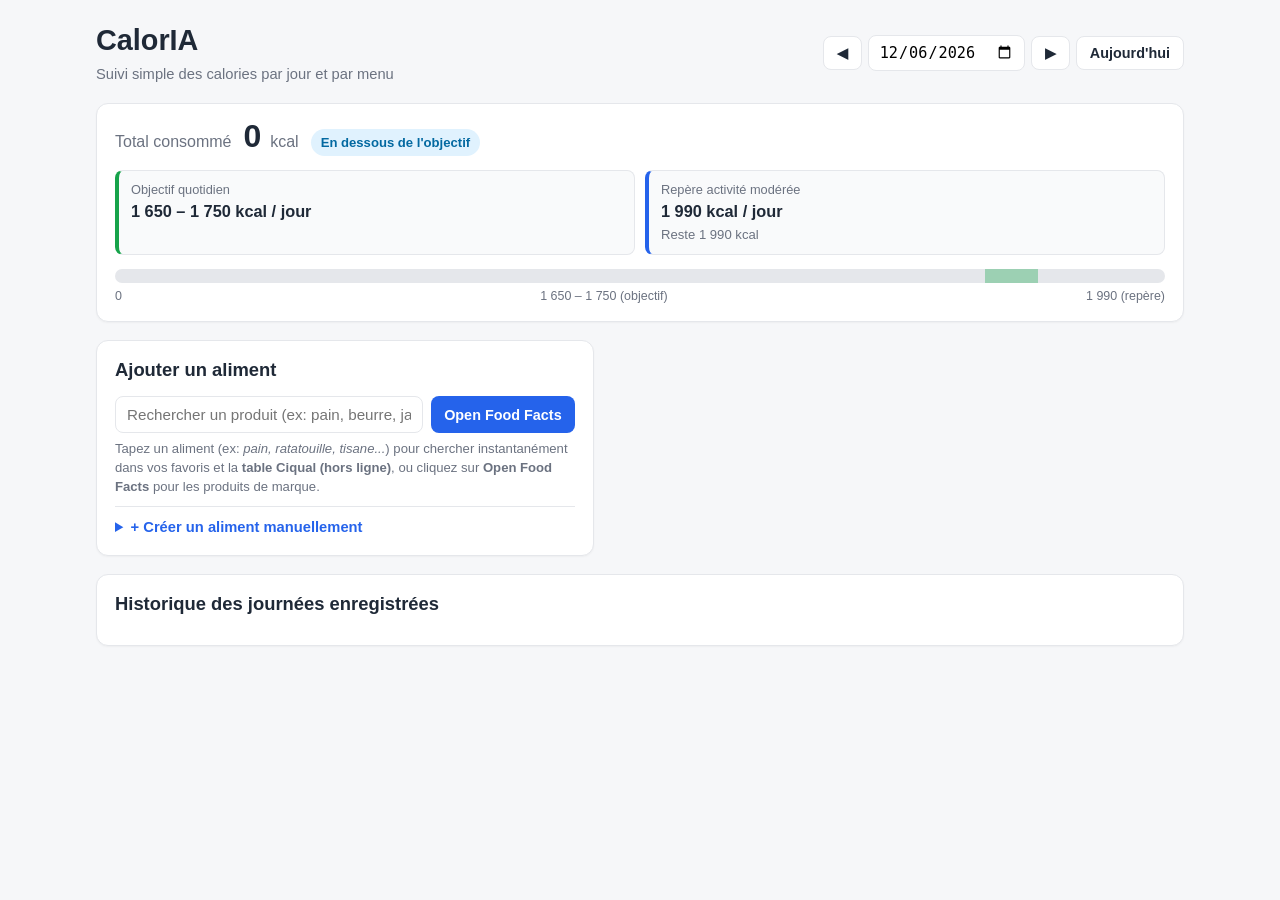
==== static/index.html @ 5102aa33 "Initial commit: CalorIA" ====
<!DOCTYPE html>
<html lang="fr">
<head>
  <meta charset="UTF-8" />
  <meta name="viewport" content="width=device-width, initial-scale=1.0" />
  <title>CalorIA — Suivi des calories</title>
  <link rel="stylesheet" href="/static/style.css" />
</head>
<body>
  <div class="container">
    <!-- En-tête : titre et navigation par date -->
    <header class="header">
      <div>
        <h1>CalorIA</h1>
        <p class="subtitle">Suivi simple des calories par jour et par menu</p>
      </div>
      <div class="date-nav">
        <button id="prev-day" type="button" class="btn btn-secondary" title="Jour précédent">◀</button>
        <input id="date-picker" type="date" />
        <button id="next-day" type="button" class="btn btn-secondary" title="Jour suivant">▶</button>
        <button id="today-btn" type="button" class="btn btn-secondary">Aujourd'hui</button>
      </div>
    </header>

    <!-- Bandeau récapitulatif de la journée -->
    <section class="summary-card">
      <div class="summary-main">
        <span class="summary-label">Total consommé</span>
        <div class="summary-total">
          <strong id="day-total-kcal">0</strong> <span>kcal</span>
        </div>
        <span id="goal-status" class="badge">En dessous de l'objectif</span>
      </div>

      <div class="summary-targets">
        <div class="target-box target-goal">
          <div class="target-title">Objectif quotidien</div>
          <div class="target-value">1 650 – 1 750 kcal / jour</div>
        </div>
        <div class="target-box target-ref">
          <div class="target-title">Repère activité modérée</div>
          <div class="target-value">1 990 kcal / jour</div>
          <div id="ref-remaining" class="target-sub">Reste 1 990 kcal</div>
        </div>
      </div>

      <!-- Barre de progression visuelle par rapport au repère 1 990 kcal -->
      <div class="progress-wrapper" title="Zone verte = objectif 1 650 à 1 750 kcal">
        <div class="progress-track">
          <div class="progress-goal-zone"></div>
          <div id="progress-bar" class="progress-bar" style="width: 0%;"></div>
        </div>
        <div class="progress-legend">
          <span>0</span>
          <span>1 650 – 1 750 (objectif)</span>
          <span>1 990 (repère)</span>
        </div>
      </div>
    </section>

    <!-- Zone principale : recherche/ajout à gauche, menus du jour à droite -->
    <main class="main-grid">
      <!-- Colonne gauche : recherche + sélection + création manuelle -->
      <section class="card add-panel">
        <h2>Ajouter un aliment</h2>

        <!-- Barre de recherche (filtre local + recherche Open Food Facts) -->
        <form id="search-form" class="search-bar">
          <input
            id="search-input"
            type="text"
            placeholder="Rechercher un produit (ex: pain, beurre, jambon...)"
            autocomplete="off"
          />
          <button id="off-search-btn" type="submit" class="btn btn-primary">
            Open Food Facts
          </button>
        </form>
        <p class="hint">
          Tapez un aliment (ex: <em>pain, ratatouille, tisane...</em>) pour chercher instantanément dans vos favoris et la <strong>table Ciqual (hors ligne)</strong>, ou cliquez sur <strong>Open Food Facts</strong> pour les produits de marque.
        </p>

        <div id="search-feedback" class="feedback hidden"></div>

        <!-- Liste des résultats (produits locaux + résultats Open Food Facts) -->
        <div id="results-container" class="results-list"></div>

        <!-- Formulaire affiché quand un produit est sélectionné dans la liste -->
        <div id="selected-box" class="selected-box hidden">
          <div class="selected-header">
            <div>
              <strong id="selected-name"></strong>
              <span id="selected-brand" class="muted"></span>
              <div id="selected-kcal-info" class="muted small"></div>
            </div>
            <button id="clear-selected" type="button" class="btn-link">Changer</button>
          </div>

          <form id="add-entry-form" class="entry-form">
            <div class="form-row">
              <label>
                Menu
                <select id="meal-select">
                  <option value="Petit-déjeuner">Petit-déjeuner</option>
                  <option value="Déjeuner">Déjeuner</option>
                  <option value="Dîner">Dîner</option>
                  <option value="Collation">Collation</option>
                </select>
              </label>

              <label>
                Quantité
                <input id="qty-input" type="number" step="any" min="0.01" value="100" required />
              </label>

              <label>
                Unité
                <select id="unit-select">
                  <option value="g">grammes (g)</option>
                  <option value="portion">portion(s)</option>
                </select>
              </label>
            </div>

            <!-- Champ affiché si l'utilisatrice choisit "portion" et qu'aucun poids n'est enregistré -->
            <div id="portion-weight-row" class="form-row hidden">
              <label class="full-width">
                Poids d'1 portion (en grammes) — sera mémorisé pour ce produit
                <input id="custom-portion-grams" type="number" step="any" min="0.1" placeholder="Ex: 30 pour une tranche" />
              </label>
            </div>

            <div class="preview-row">
              <span id="calc-preview">Aperçu : 0 kcal</span>
              <button type="submit" class="btn btn-success">Ajouter au menu</button>
            </div>
          </form>
        </div>

        <!-- Création manuelle d'un aliment (si absent d'Open Food Facts) -->
        <details id="manual-details" class="manual-box">
          <summary>+ Créer un aliment manuellement</summary>
          <form id="manual-food-form" class="manual-form">
            <label>
              Nom de l'aliment *
              <input id="manual-name" type="text" placeholder="Ex: Pain de campagne" required />
            </label>
            <label>
              Marque / note (optionnel)
              <input id="manual-brand" type="text" placeholder="Ex: Boulangerie" />
            </label>
            <label>
              Calories pour 100g (kcal) *
              <input id="manual-kcal" type="number" step="any" min="0" placeholder="Ex: 265" required />
            </label>
            <div class="form-row">
              <label>
                Nom d'une portion (optionnel)
                <input id="manual-portion-name" type="text" placeholder="Ex: tranche" />
              </label>
              <label>
                Poids d'1 portion en g (optionnel)
                <input id="manual-portion-grams" type="number" step="any" min="0.1" placeholder="Ex: 30" />
              </label>
            </div>
            <button type="submit" class="btn btn-primary">Enregistrer l'aliment</button>
          </form>
        </details>
      </section>

      <!-- Colonne droite : les 4 menus fixes de la journée -->
      <section class="meals-column">
        <div id="meals-container" class="meals-grid"></div>
      </section>
    </main>

    <!-- Historique des journées précédentes -->
    <section class="card history-card">
      <h2>Historique des journées enregistrées</h2>
      <div id="history-list" class="history-list"></div>
    </section>
  </div>

  <script src="/static/app.js"></script>
</body>
</html>
---- static/style.css ----
/* style.css — Mise en page simple et lisible pour CalorIA */

:root {
  --bg: #f6f7f9;
  --card: #ffffff;
  --text: #1f2937;
  --muted: #6b7280;
  --border: #e5e7eb;
  --primary: #2563eb;
  --primary-hover: #1d4ed8;
  --success: #16a34a;
  --success-hover: #15803d;
  --warning: #d97706;
  --danger: #dc2626;
}

* {
  box-sizing: border-box;
}

body {
  margin: 0;
  font-family: -apple-system, BlinkMacSystemFont, "Segoe UI", Roboto, sans-serif;
  background: var(--bg);
  color: var(--text);
  line-height: 1.45;
}

.container {
  max-width: 1120px;
  margin: 0 auto;
  padding: 20px 16px 40px;
}

/* En-tête */
.header {
  display: flex;
  flex-wrap: wrap;
  justify-content: space-between;
  align-items: center;
  gap: 12px;
  margin-bottom: 18px;
}

.header h1 {
  margin: 0;
  font-size: 1.8rem;
}

.subtitle {
  margin: 2px 0 0;
  color: var(--muted);
  font-size: 0.92rem;
}

.date-nav {
  display: flex;
  align-items: center;
  gap: 6px;
}

.date-nav input[type="date"] {
  padding: 7px 10px;
  border: 1px solid var(--border);
  border-radius: 8px;
  font-size: 0.95rem;
  background: var(--card);
}

/* Cartes génériques */
.card,
.summary-card {
  background: var(--card);
  border: 1px solid var(--border);
  border-radius: 12px;
  padding: 16px 18px;
  box-shadow: 0 1px 2px rgba(0, 0, 0, 0.04);
}

/* Bandeau récapitulatif */
.summary-card {
  margin-bottom: 18px;
}

.summary-main {
  display: flex;
  flex-wrap: wrap;
  align-items: baseline;
  gap: 12px;
  margin-bottom: 14px;
}

.summary-label {
  color: var(--muted);
  font-weight: 500;
}

.summary-total {
  font-size: 2rem;
  line-height: 1;
}

.summary-total span {
  font-size: 1rem;
  color: var(--muted);
  font-weight: 500;
}

.badge {
  padding: 4px 10px;
  border-radius: 999px;
  font-size: 0.82rem;
  font-weight: 600;
  background: #e0f2fe;
  color: #0369a1;
}

.badge.in-goal {
  background: #dcfce7;
  color: #15803d;
}

.badge.above-goal {
  background: #fef3c7;
  color: #b45309;
}

.badge.above-ref {
  background: #fee2e2;
  color: #b91c1c;
}

.summary-targets {
  display: grid;
  grid-template-columns: repeat(auto-fit, minmax(220px, 1fr));
  gap: 10px;
  margin-bottom: 14px;
}

.target-box {
  background: #f9fafb;
  border: 1px solid var(--border);
  border-radius: 8px;
  padding: 10px 12px;
}

.target-goal {
  border-left: 4px solid var(--success);
}

.target-ref {
  border-left: 4px solid var(--primary);
}

.target-title {
  font-size: 0.8rem;
  color: var(--muted);
}

.target-value {
  font-weight: 700;
  font-size: 1.02rem;
}

.target-sub {
  font-size: 0.82rem;
  color: var(--muted);
  margin-top: 2px;
}

/* Barre de progression (repère 1990 kcal, zone verte 1650-1750) */
.progress-track {
  position: relative;
  height: 14px;
  background: #e5e7eb;
  border-radius: 999px;
  overflow: hidden;
}

/* 1650/1990 = 82.9% ; 1750/1990 = 87.9% */
.progress-goal-zone {
  position: absolute;
  left: 82.9%;
  width: 5%;
  top: 0;
  bottom: 0;
  background: rgba(22, 163, 74, 0.35);
  z-index: 1;
}

.progress-bar {
  position: relative;
  height: 100%;
  background: var(--primary);
  transition: width 0.25s ease;
  z-index: 2;
}

.progress-legend {
  display: flex;
  justify-content: space-between;
  font-size: 0.78rem;
  color: var(--muted);
  margin-top: 4px;
}

/* Grille principale : ajout à gauche, menus à droite */
.main-grid {
  display: grid;
  grid-template-columns: 1fr 1.15fr;
  gap: 18px;
  align-items: start;
}

@media (max-width: 860px) {
  .main-grid {
    grid-template-columns: 1fr;
  }
}

h2 {
  margin: 0 0 12px;
  font-size: 1.15rem;
}

/* Recherche & liste de produits */
.search-bar {
  display: flex;
  gap: 8px;
}

.search-bar input {
  flex: 1;
  padding: 9px 11px;
  border: 1px solid var(--border);
  border-radius: 8px;
  font-size: 0.95rem;
}

.hint {
  margin: 6px 0 10px;
  font-size: 0.82rem;
  color: var(--muted);
}

.feedback {
  padding: 8px 10px;
  border-radius: 8px;
  font-size: 0.86rem;
  margin-bottom: 10px;
  background: #f3f4f6;
}

.feedback.error {
  background: #fee2e2;
  color: #b91c1c;
}

.results-list {
  max-height: 280px;
  overflow-y: auto;
  border: 1px solid var(--border);
  border-radius: 8px;
  margin-bottom: 12px;
}

.results-list:empty {
  display: none;
}

.result-group-title {
  background: #f3f4f6;
  padding: 5px 10px;
  font-size: 0.75rem;
  font-weight: 700;
  text-transform: uppercase;
  color: var(--muted);
}

.result-item {
  width: 100%;
  text-align: left;
  background: #fff;
  border: none;
  border-top: 1px solid var(--border);
  padding: 9px 11px;
  cursor: pointer;
  display: flex;
  justify-content: space-between;
  align-items: center;
  gap: 8px;
}

.result-item:hover {
  background: #eff6ff;
}

.result-name {
  font-weight: 600;
  font-size: 0.92rem;
}

.result-meta {
  font-size: 0.8rem;
  color: var(--muted);
}

.result-kcal {
  font-weight: 700;
  font-size: 0.88rem;
  white-space: nowrap;
  color: var(--primary);
}

/* Zone produit sélectionné */
.selected-box {
  background: #f8fafc;
  border: 1px solid #bfdbfe;
  border-radius: 10px;
  padding: 12px;
  margin-bottom: 12px;
}

.selected-header {
  display: flex;
  justify-content: space-between;
  align-items: flex-start;
  gap: 8px;
  margin-bottom: 10px;
}

.form-row {
  display: grid;
  grid-template-columns: repeat(auto-fit, minmax(110px, 1fr));
  gap: 8px;
  margin-bottom: 10px;
}

label {
  display: flex;
  flex-direction: column;
  gap: 4px;
  font-size: 0.82rem;
  font-weight: 600;
}

label.full-width {
  grid-column: 1 / -1;
}

input,
select {
  padding: 8px 9px;
  border: 1px solid var(--border);
  border-radius: 7px;
  font-size: 0.92rem;
  background: #fff;
}

.preview-row {
  display: flex;
  justify-content: space-between;
  align-items: center;
  gap: 10px;
  padding-top: 4px;
}

#calc-preview {
  font-weight: 700;
  color: var(--success);
}

/* Ajout manuel */
.manual-box {
  border-top: 1px solid var(--border);
  padding-top: 10px;
}

.manual-box summary {
  cursor: pointer;
  font-weight: 600;
  font-size: 0.92rem;
  color: var(--primary);
}

.manual-form {
  display: flex;
  flex-direction: column;
  gap: 10px;
  margin-top: 10px;
}

/* Boutons */
.btn {
  border: none;
  border-radius: 8px;
  padding: 8px 13px;
  font-size: 0.9rem;
  font-weight: 600;
  cursor: pointer;
}

.btn-primary {
  background: var(--primary);
  color: #fff;
}

.btn-primary:hover {
  background: var(--primary-hover);
}

.btn-secondary {
  background: #fff;
  color: var(--text);
  border: 1px solid var(--border);
}

.btn-secondary:hover {
  background: #f3f4f6;
}

.btn-success {
  background: var(--success);
  color: #fff;
}

.btn-success:hover {
  background: var(--success-hover);
}

.btn-link {
  background: none;
  border: none;
  color: var(--primary);
  cursor: pointer;
  font-size: 0.85rem;
  text-decoration: underline;
  padding: 0;
}

/* Cartes des 4 menus */
.meals-grid {
  display: flex;
  flex-direction: column;
  gap: 12px;
}

.meal-card {
  background: var(--card);
  border: 1px solid var(--border);
  border-radius: 12px;
  padding: 14px 16px;
}

.meal-header {
  display: flex;
  justify-content: space-between;
  align-items: center;
  margin-bottom: 8px;
}

.meal-title {
  font-weight: 700;
  font-size: 1.02rem;
}

.meal-right {
  display: flex;
  align-items: center;
  gap: 10px;
}

.meal-total {
  font-weight: 700;
  color: var(--primary);
}

.entry-list {
  list-style: none;
  margin: 0;
  padding: 0;
}

.entry-item {
  display: flex;
  justify-content: space-between;
  align-items: center;
  gap: 10px;
  padding: 7px 0;
  border-top: 1px solid var(--border);
  font-size: 0.92rem;
}

.entry-qty {
  color: var(--muted);
  font-size: 0.82rem;
}

.entry-actions {
  display: flex;
  align-items: center;
  gap: 10px;
  white-space: nowrap;
}

.btn-delete {
  background: none;
  border: none;
  color: var(--muted);
  font-size: 1.1rem;
  cursor: pointer;
  padding: 2px 6px;
  border-radius: 6px;
}

.btn-delete:hover {
  background: #fee2e2;
  color: var(--danger);
}

.empty-msg {
  color: var(--muted);
  font-size: 0.86rem;
  font-style: italic;
}

/* Historique */
.history-card {
  margin-top: 18px;
}

.history-list {
  display: flex;
  flex-wrap: wrap;
  gap: 8px;
}

.history-chip {
  border: 1px solid var(--border);
  background: #f9fafb;
  border-radius: 8px;
  padding: 7px 11px;
  cursor: pointer;
  font-size: 0.86rem;
}

.history-chip:hover {
  border-color: var(--primary);
  background: #eff6ff;
}

.history-chip.active {
  border-color: var(--primary);
  background: #dbeafe;
  font-weight: 600;
}

.muted {
  color: var(--muted);
}

.small {
  font-size: 0.82rem;
}

.hidden {
  display: none !important;
}
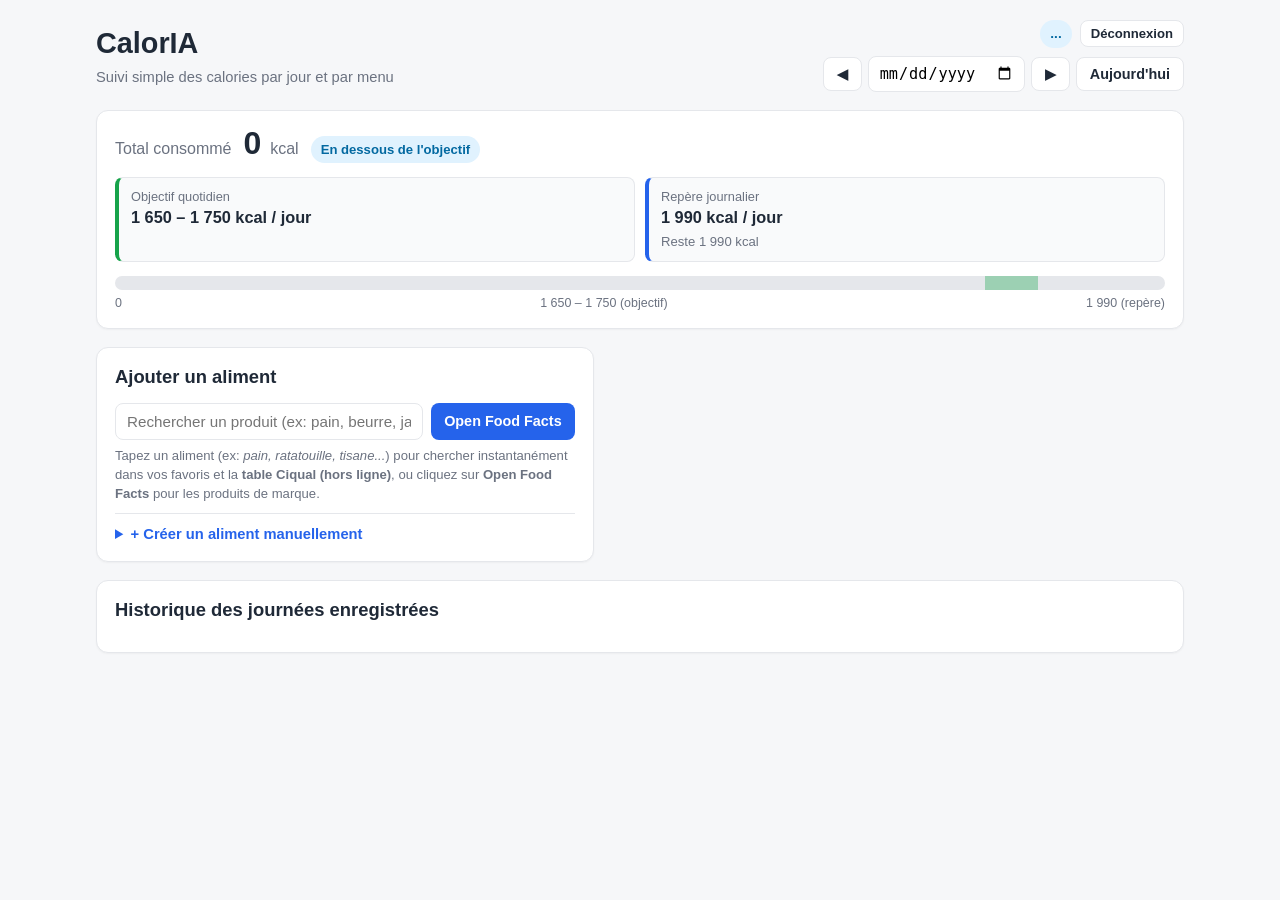
==== commit 7ae8b7bd: "Ajout gestion 2 utilisateurs, login et partage aliment par aliment" ====
--- a/static/index.html
+++ b/static/index.html
@@ -8,17 +8,23 @@
 </head>
 <body>
   <div class="container">
-    <!-- En-tête : titre et navigation par date -->
+    <!-- En-tête : titre, utilisateur connecté et navigation par date -->
     <header class="header">
       <div>
         <h1>CalorIA</h1>
         <p class="subtitle">Suivi simple des calories par jour et par menu</p>
       </div>
-      <div class="date-nav">
-        <button id="prev-day" type="button" class="btn btn-secondary" title="Jour précédent">◀</button>
-        <input id="date-picker" type="date" />
-        <button id="next-day" type="button" class="btn btn-secondary" title="Jour suivant">▶</button>
-        <button id="today-btn" type="button" class="btn btn-secondary">Aujourd'hui</button>
+      <div class="header-right">
+        <div class="user-bar">
+          <span id="current-username" class="user-pill">...</span>
+          <button id="logout-btn" type="button" class="btn btn-secondary btn-sm">Déconnexion</button>
+        </div>
+        <div class="date-nav">
+          <button id="prev-day" type="button" class="btn btn-secondary" title="Jour précédent">◀</button>
+          <input id="date-picker" type="date" />
+          <button id="next-day" type="button" class="btn btn-secondary" title="Jour suivant">▶</button>
+          <button id="today-btn" type="button" class="btn btn-secondary">Aujourd'hui</button>
+        </div>
       </div>
     </header>
 
@@ -35,25 +41,25 @@
       <div class="summary-targets">
         <div class="target-box target-goal">
           <div class="target-title">Objectif quotidien</div>
-          <div class="target-value">1 650 – 1 750 kcal / jour</div>
+          <div id="goal-range-text" class="target-value">1 650 – 1 750 kcal / jour</div>
         </div>
         <div class="target-box target-ref">
-          <div class="target-title">Repère activité modérée</div>
-          <div class="target-value">1 990 kcal / jour</div>
+          <div class="target-title">Repère journalier</div>
+          <div id="ref-kcal-text" class="target-value">1 990 kcal / jour</div>
           <div id="ref-remaining" class="target-sub">Reste 1 990 kcal</div>
         </div>
       </div>
 
-      <!-- Barre de progression visuelle par rapport au repère 1 990 kcal -->
-      <div class="progress-wrapper" title="Zone verte = objectif 1 650 à 1 750 kcal">
+      <!-- Barre de progression visuelle par rapport au repère journalier -->
+      <div class="progress-wrapper">
         <div class="progress-track">
-          <div class="progress-goal-zone"></div>
+          <div id="progress-goal-zone" class="progress-goal-zone"></div>
           <div id="progress-bar" class="progress-bar" style="width: 0%;"></div>
         </div>
         <div class="progress-legend">
           <span>0</span>
-          <span>1 650 – 1 750 (objectif)</span>
-          <span>1 990 (repère)</span>
+          <span id="legend-goal">1 650 – 1 750 (objectif)</span>
+          <span id="legend-ref">1 990 (repère)</span>
         </div>
       </div>
     </section>
--- a/static/style.css
+++ b/static/style.css
@@ -503,14 +503,127 @@
   white-space: nowrap;
 }
 
+.btn-edit,
 .btn-delete {
   background: none;
   border: none;
   color: var(--muted);
-  font-size: 1.1rem;
+  font-size: 1.05rem;
   cursor: pointer;
   padding: 2px 6px;
   border-radius: 6px;
+}
+
+.btn-edit:hover {
+  background: #eff6ff;
+  color: var(--primary);
+}
+
+.entry-editing {
+  flex-direction: column;
+  align-items: stretch;
+  gap: 6px;
+}
+
+.edit-title {
+  font-weight: 600;
+  font-size: 0.88rem;
+}
+
+.edit-inline-form {
+  display: flex;
+  flex-wrap: wrap;
+  align-items: center;
+  gap: 6px;
+}
+
+.edit-qty-input {
+  width: 82px;
+  padding: 5px 7px;
+}
+
+.btn-sm {
+  padding: 5px 10px;
+  font-size: 0.82rem;
+}
+
+/* Barre utilisateur et page de connexion */
+.header-right {
+  display: flex;
+  flex-direction: column;
+  align-items: flex-end;
+  gap: 8px;
+}
+
+.user-bar {
+  display: flex;
+  align-items: center;
+  gap: 8px;
+}
+
+.user-pill {
+  background: #e0f2fe;
+  color: #0369a1;
+  font-weight: 600;
+  font-size: 0.85rem;
+  padding: 4px 10px;
+  border-radius: 999px;
+}
+
+.login-wrapper {
+  min-height: 100vh;
+  display: flex;
+  align-items: center;
+  justify-content: center;
+  padding: 20px;
+}
+
+.login-card {
+  width: 100%;
+  max-width: 390px;
+}
+
+.login-card h1 {
+  margin: 0 0 4px;
+}
+
+.login-form {
+  display: flex;
+  flex-direction: column;
+  gap: 12px;
+  margin-top: 16px;
+}
+
+/* Bloc de partage aliment par aliment depuis l'autre utilisateur */
+.partner-box {
+  margin-top: 10px;
+  padding-top: 8px;
+  border-top: 1px dashed var(--border);
+}
+
+.partner-box summary {
+  cursor: pointer;
+  font-size: 0.84rem;
+  font-weight: 600;
+  color: var(--primary);
+}
+
+.partner-list {
+  list-style: none;
+  margin: 6px 0 0;
+  padding: 0;
+}
+
+.partner-item {
+  display: flex;
+  justify-content: space-between;
+  align-items: center;
+  gap: 8px;
+  padding: 6px 8px;
+  margin-top: 4px;
+  background: #f8fafc;
+  border-radius: 7px;
+  font-size: 0.86rem;
 }
 
 .btn-delete:hover {
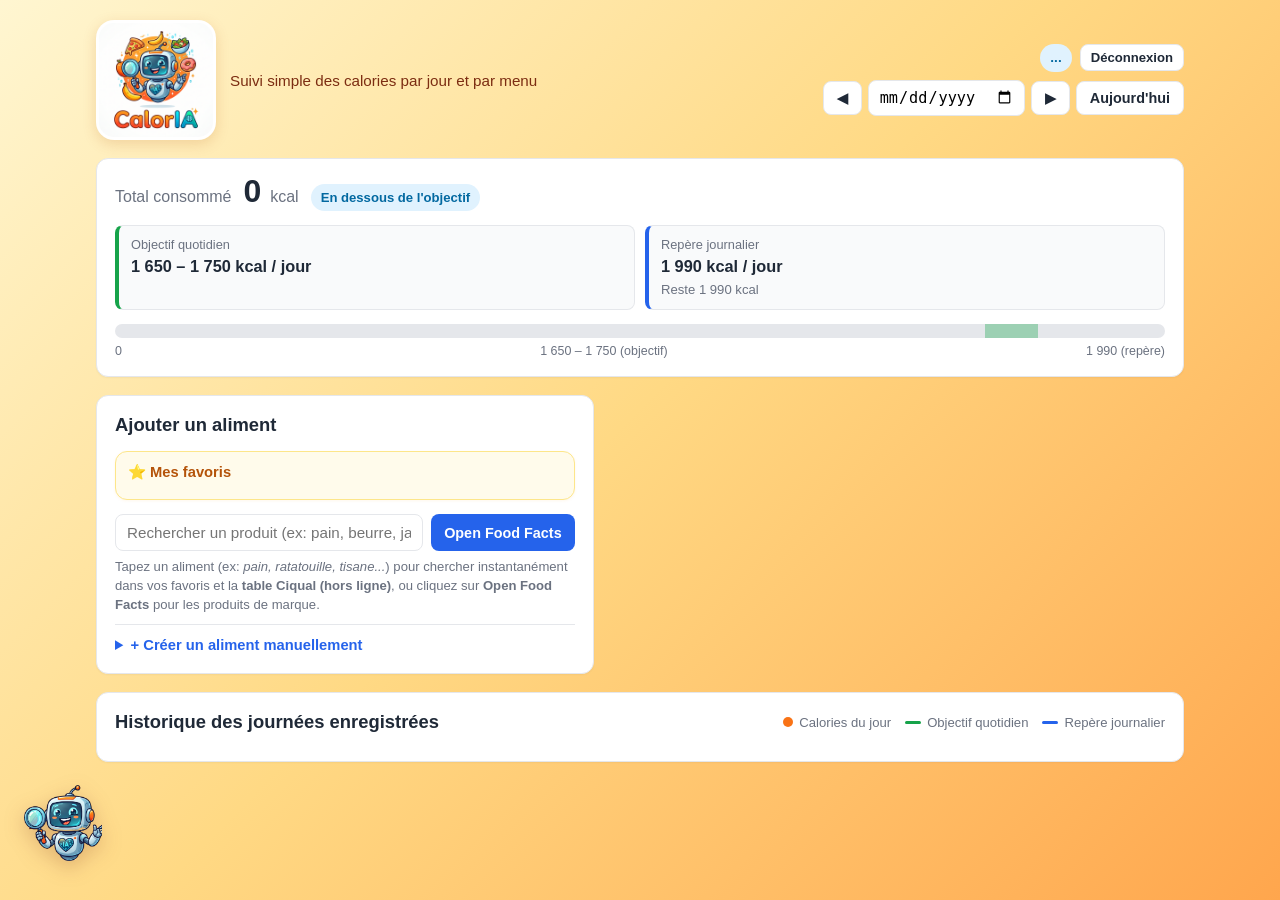
==== commit 9600d061: "added favorites and robot" ====
--- a/static/index.html
+++ b/static/index.html
@@ -8,10 +8,10 @@
 </head>
 <body>
   <div class="container">
-    <!-- En-tête : titre, utilisateur connecté et navigation par date -->
+    <!-- En-tête : logo, utilisateur connecté et navigation par date -->
     <header class="header">
-      <div>
-        <h1>CalorIA</h1>
+      <div class="brand-block">
+        <img src="/static/logo.png" alt="Logo CalorIA" class="brand-logo" />
         <p class="subtitle">Suivi simple des calories par jour et par menu</p>
       </div>
       <div class="header-right">
@@ -69,6 +69,17 @@
       <!-- Colonne gauche : recherche + sélection + création manuelle -->
       <section class="card add-panel">
         <h2>Ajouter un aliment</h2>
+
+        <!-- Section Mes favoris (Option A - Accès rapide 1 clic) -->
+        <div id="favorites-bar" class="favorites-bar">
+          <div class="favorites-header">
+            <span class="favorites-title">⭐ Mes favoris</span>
+            <span id="favorites-count" class="favorites-count muted small"></span>
+          </div>
+          <div id="favorites-list" class="favorites-list">
+            <!-- Rempli dynamiquement par app.js -->
+          </div>
+        </div>
 
         <!-- Barre de recherche (filtre local + recherche Open Food Facts) -->
         <form id="search-form" class="search-bar">
@@ -94,10 +105,13 @@
         <!-- Formulaire affiché quand un produit est sélectionné dans la liste -->
         <div id="selected-box" class="selected-box hidden">
           <div class="selected-header">
-            <div>
-              <strong id="selected-name"></strong>
-              <span id="selected-brand" class="muted"></span>
-              <div id="selected-kcal-info" class="muted small"></div>
+            <div class="selected-title-group">
+              <button id="selected-fav-btn" type="button" class="btn-fav" title="Ajouter à mes favoris">☆</button>
+              <div>
+                <strong id="selected-name"></strong>
+                <span id="selected-brand" class="muted"></span>
+                <div id="selected-kcal-info" class="muted small"></div>
+              </div>
             </div>
             <button id="clear-selected" type="button" class="btn-link">Changer</button>
           </div>
@@ -180,11 +194,24 @@
       </section>
     </main>
 
-    <!-- Historique des journées précédentes -->
+    <!-- Historique graphique des journées précédentes -->
     <section class="card history-card">
-      <h2>Historique des journées enregistrées</h2>
-      <div id="history-list" class="history-list"></div>
+      <div class="history-header">
+        <h2>Historique des journées enregistrées</h2>
+        <div class="chart-legend">
+          <span><i class="legend-dot dot-orange"></i> Calories du jour</span>
+          <span><i class="legend-line line-green"></i> Objectif quotidien</span>
+          <span><i class="legend-line line-blue"></i> Repère journalier</span>
+        </div>
+      </div>
+      <div id="history-chart" class="history-chart"></div>
     </section>
+  </div>
+
+  <!-- Petit robot compagnon extrait du logo, animé aléatoirement -->
+  <div id="mascot-bot" class="mascot-bot" title="Cliquez sur moi !">
+    <div id="mascot-bubble" class="mascot-bubble hidden"></div>
+    <img src="/static/robot.png" alt="Petit robot CalorIA" class="mascot-img" />
   </div>
 
   <script src="/static/app.js"></script>
--- a/static/style.css
+++ b/static/style.css
@@ -21,9 +21,12 @@
 body {
   margin: 0;
   font-family: -apple-system, BlinkMacSystemFont, "Segoe UI", Roboto, sans-serif;
-  background: var(--bg);
+  /* Dégradé jaune-orangé inspiré des tons chauds du logo CalorIA */
+  background: linear-gradient(135deg, #fff6d1 0%, #ffd984 48%, #ffa64d 100%);
+  background-attachment: fixed;
   color: var(--text);
   line-height: 1.45;
+  min-height: 100vh;
 }
 
 .container {
@@ -32,7 +35,7 @@
   padding: 20px 16px 40px;
 }
 
-/* En-tête */
+/* En-tête & logo */
 .header {
   display: flex;
   flex-wrap: wrap;
@@ -42,15 +45,44 @@
   margin-bottom: 18px;
 }
 
-.header h1 {
-  margin: 0;
-  font-size: 1.8rem;
+.brand-block {
+  display: flex;
+  align-items: center;
+  gap: 14px;
+}
+
+/* Image carrée 512x512 optimisée pour rester nette sur écran Retina */
+.brand-logo {
+  width: 120px;
+  height: 120px;
+  object-fit: contain;
+  border-radius: 18px;
+  background: #ffffff;
+  border: 3px solid rgba(255, 255, 255, 0.9);
+  box-shadow: 0 4px 14px rgba(180, 83, 9, 0.18);
+  flex-shrink: 0;
+}
+
+.brand-logo-login {
+  width: 136px;
+  height: 136px;
+}
+
+.login-brand {
+  display: flex;
+  justify-content: center;
+  margin-bottom: 10px;
+}
+
+.login-subtitle {
+  text-align: center;
 }
 
 .subtitle {
   margin: 2px 0 0;
-  color: var(--muted);
-  font-size: 0.92rem;
+  color: #7c2d12;
+  font-weight: 500;
+  font-size: 0.95rem;
 }
 
 .date-nav {
@@ -256,6 +288,125 @@
   color: #b91c1c;
 }
 
+/* ------------------------------------------------------------------ */
+/* Barre "⭐ Mes favoris" (Option A)                                  */
+/* ------------------------------------------------------------------ */
+.favorites-bar {
+  background: #fffbeb;
+  border: 1px solid #fde68a;
+  border-radius: 12px;
+  padding: 10px 12px;
+  margin-bottom: 14px;
+  box-shadow: 0 1px 3px rgba(245, 158, 11, 0.08);
+}
+
+.favorites-header {
+  display: flex;
+  justify-content: space-between;
+  align-items: center;
+  margin-bottom: 6px;
+}
+
+.favorites-title {
+  font-weight: 700;
+  font-size: 0.92rem;
+  color: #b45309;
+}
+
+.favorites-count {
+  font-size: 0.78rem;
+  color: #92400e;
+}
+
+.favorites-list {
+  display: flex;
+  flex-wrap: wrap;
+  gap: 6px;
+  align-items: center;
+}
+
+.favorites-empty {
+  font-size: 0.82rem;
+  color: #92400e;
+  font-style: italic;
+  padding: 4px 0;
+}
+
+.favorite-chip {
+  display: inline-flex;
+  align-items: center;
+  gap: 5px;
+  background: #ffffff;
+  border: 1px solid #fcd34d;
+  border-radius: 999px;
+  padding: 4px 10px;
+  font-size: 0.84rem;
+  color: #1f2937;
+  cursor: pointer;
+  transition: all 0.15s ease;
+  box-shadow: 0 1px 2px rgba(0, 0, 0, 0.04);
+}
+
+.favorite-chip:hover {
+  background: #fef3c7;
+  border-color: #f59e0b;
+  transform: translateY(-1px);
+}
+
+.favorite-chip-name {
+  font-weight: 600;
+}
+
+.favorite-chip-meta {
+  font-size: 0.75rem;
+  color: #6b7280;
+}
+
+.favorite-chip-add {
+  background: #f97316;
+  color: #ffffff;
+  border: none;
+  border-radius: 50%;
+  width: 19px;
+  height: 19px;
+  display: inline-flex;
+  align-items: center;
+  justify-content: center;
+  font-size: 11px;
+  font-weight: 700;
+  margin-left: 2px;
+  cursor: pointer;
+  transition: transform 0.12s ease, background 0.12s ease;
+}
+
+.favorite-chip-add:hover {
+  background: #ea580c;
+  transform: scale(1.18);
+}
+
+.favorite-chip-del {
+  background: none;
+  border: none;
+  color: #9ca3af;
+  font-size: 14px;
+  line-height: 1;
+  padding: 0 2px;
+  cursor: pointer;
+  margin-left: 1px;
+  border-radius: 4px;
+}
+
+.favorite-chip-del:hover {
+  color: #dc2626;
+  background: #fee2e2;
+}
+
+.selected-title-group {
+  display: flex;
+  align-items: center;
+  gap: 8px;
+}
+
 .results-list {
   max-height: 280px;
   overflow-y: auto;
@@ -514,6 +665,28 @@
   border-radius: 6px;
 }
 
+.btn-fav {
+  background: none;
+  border: none;
+  color: #d1d5db;
+  font-size: 1.18rem;
+  line-height: 1;
+  cursor: pointer;
+  padding: 2px 4px;
+  border-radius: 6px;
+  transition: transform 0.15s ease, color 0.15s ease;
+}
+
+.btn-fav:hover {
+  transform: scale(1.25);
+  color: #f59e0b;
+}
+
+.btn-fav.active {
+  color: #f59e0b;
+  text-shadow: 0 0 6px rgba(245, 158, 11, 0.4);
+}
+
 .btn-edit:hover {
   background: #eff6ff;
   color: var(--primary);
@@ -637,35 +810,84 @@
   font-style: italic;
 }
 
-/* Historique */
+/* Historique graphique */
 .history-card {
   margin-top: 18px;
 }
 
-.history-list {
+.history-header {
   display: flex;
   flex-wrap: wrap;
-  gap: 8px;
-}
-
-.history-chip {
-  border: 1px solid var(--border);
-  background: #f9fafb;
-  border-radius: 8px;
-  padding: 7px 11px;
-  cursor: pointer;
-  font-size: 0.86rem;
-}
-
-.history-chip:hover {
-  border-color: var(--primary);
-  background: #eff6ff;
-}
-
-.history-chip.active {
-  border-color: var(--primary);
-  background: #dbeafe;
-  font-weight: 600;
+  justify-content: space-between;
+  align-items: center;
+  gap: 10px;
+  margin-bottom: 10px;
+}
+
+.history-header h2 {
+  margin: 0;
+}
+
+.chart-legend {
+  display: flex;
+  flex-wrap: wrap;
+  gap: 14px;
+  font-size: 0.82rem;
+  color: var(--muted);
+}
+
+.chart-legend span {
+  display: inline-flex;
+  align-items: center;
+  gap: 6px;
+}
+
+.legend-dot {
+  display: inline-block;
+  width: 10px;
+  height: 10px;
+  border-radius: 50%;
+}
+
+.dot-orange {
+  background: #f97316;
+}
+
+.legend-line {
+  display: inline-block;
+  width: 16px;
+  height: 3px;
+  border-radius: 2px;
+}
+
+.line-green {
+  background: #16a34a;
+}
+
+.line-blue {
+  background: #2563eb;
+}
+
+.history-chart {
+  width: 100%;
+  overflow-x: auto;
+}
+
+.history-svg {
+  width: 100%;
+  min-width: 480px;
+  height: auto;
+  display: block;
+}
+
+.chart-point {
+  cursor: pointer;
+}
+
+.chart-hint {
+  margin: 6px 0 0;
+  font-size: 0.8rem;
+  color: var(--muted);
 }
 
 .muted {
@@ -679,3 +901,63 @@
 .hidden {
   display: none !important;
 }
+
+/* Petit robot compagnon flottant et animé aléatoirement */
+.mascot-bot {
+  position: fixed;
+  left: 24px;
+  top: calc(100vh - 115px);
+  z-index: 30;
+  cursor: pointer;
+  user-select: none;
+  transition: left 2.8s ease-in-out, top 2.8s ease-in-out;
+  animation: mascotFloat 2.6s ease-in-out infinite;
+}
+
+.mascot-img {
+  width: 78px;
+  height: auto;
+  display: block;
+  filter: drop-shadow(0 6px 10px rgba(124, 45, 18, 0.25));
+  transition: transform 0.35s ease;
+}
+
+.mascot-bot.facing-left .mascot-img {
+  transform: scaleX(-1);
+}
+
+.mascot-bot.hopping {
+  animation: mascotHop 0.65s ease;
+}
+
+.mascot-bubble {
+  position: absolute;
+  bottom: 84px;
+  left: 50%;
+  transform: translateX(-50%);
+  background: #ffffff;
+  color: #1f2937;
+  border: 2px solid #f97316;
+  border-radius: 12px;
+  padding: 5px 10px;
+  font-size: 0.78rem;
+  font-weight: 600;
+  white-space: nowrap;
+  box-shadow: 0 4px 10px rgba(0, 0, 0, 0.12);
+}
+
+@keyframes mascotFloat {
+  0%, 100% {
+    transform: translateY(0px) rotate(-2deg);
+  }
+  50% {
+    transform: translateY(-9px) rotate(2deg);
+  }
+}
+
+@keyframes mascotHop {
+  0% { transform: translateY(0) scale(1); }
+  35% { transform: translateY(-22px) scale(1.08) rotate(-6deg); }
+  70% { transform: translateY(-6px) scale(0.96) rotate(5deg); }
+  100% { transform: translateY(0) scale(1); }
+}
